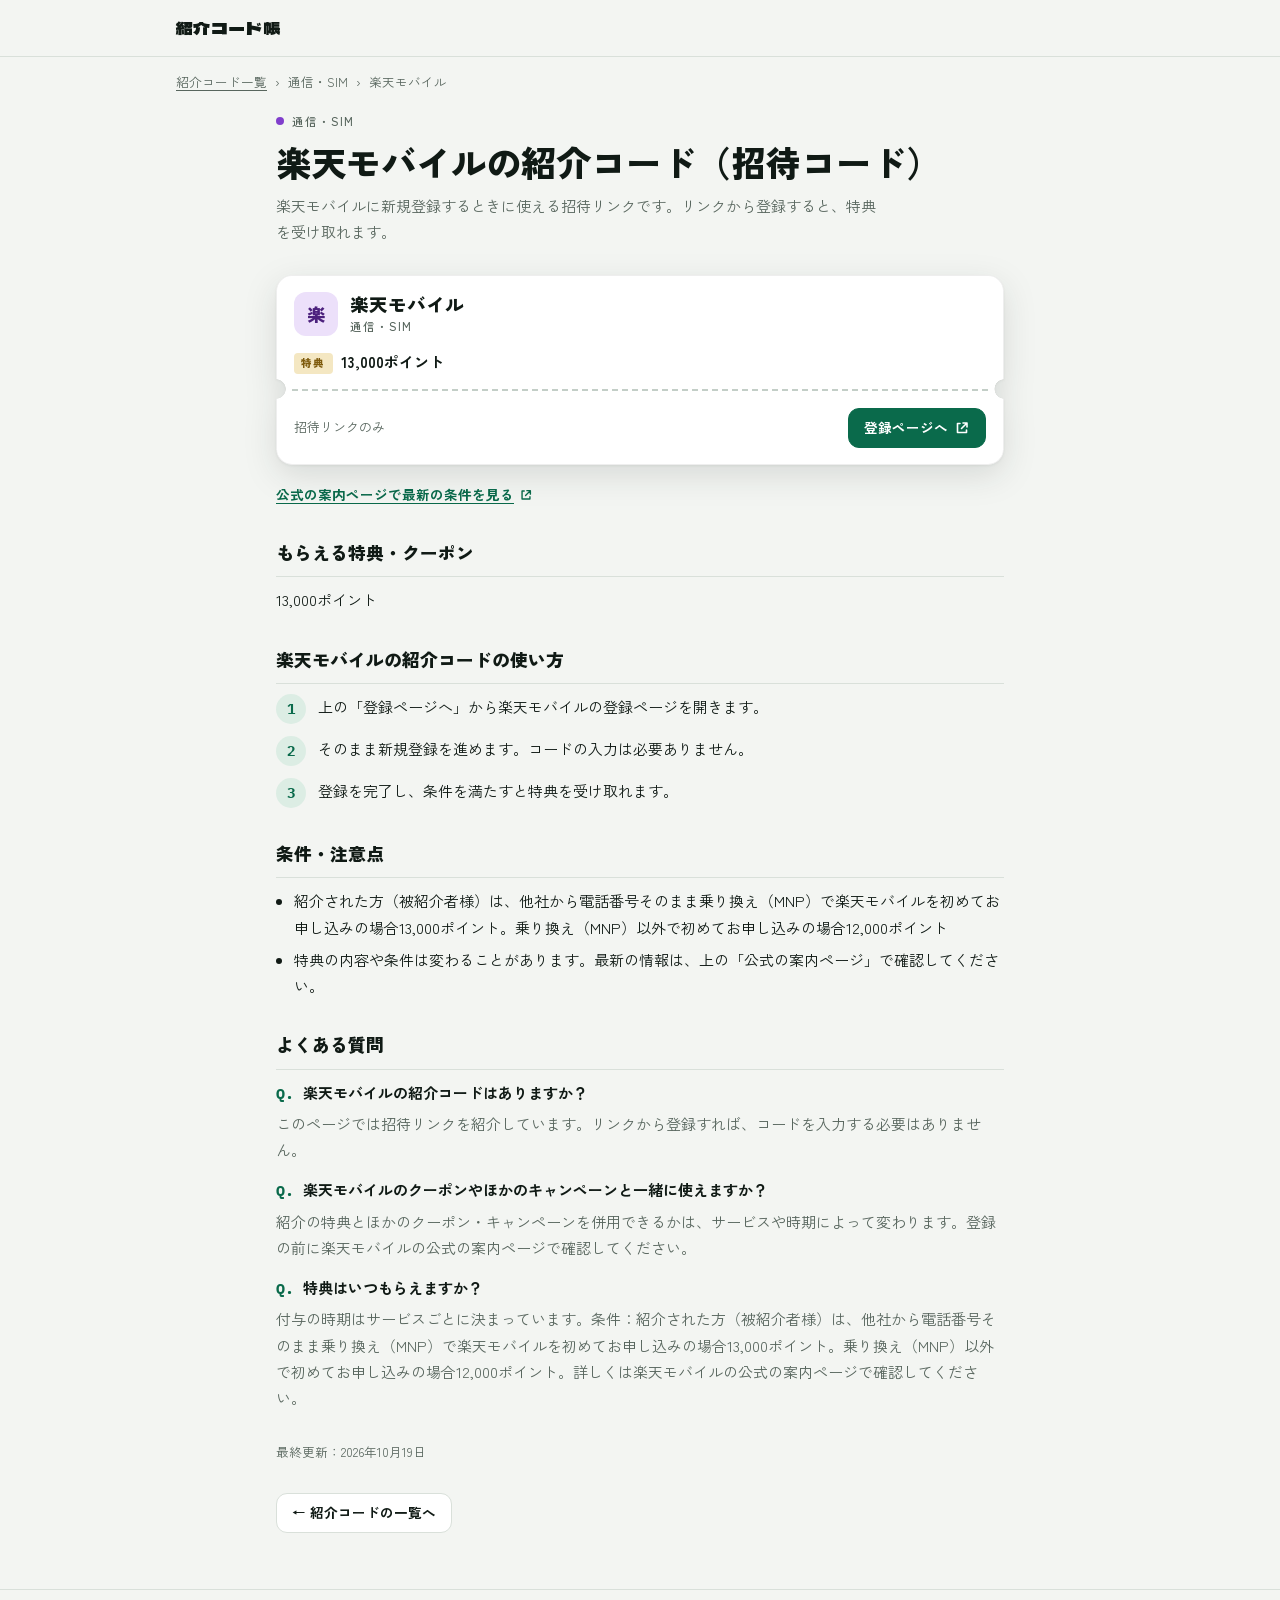
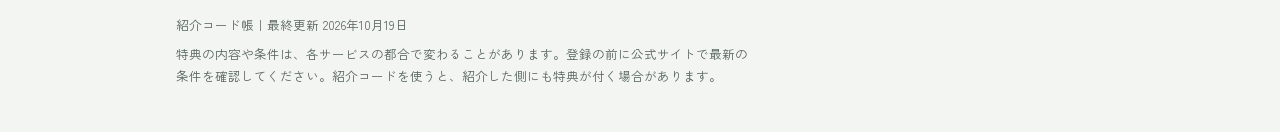
==== rakuten-mobile/index.html @ 0ab9d1db "サイトを更新 2026-10-19 21:31" ====
<!DOCTYPE html>
<html lang="ja">
<head>
<meta charset="utf-8">
<meta name="viewport" content="width=device-width, initial-scale=1, viewport-fit=cover">
<title>楽天モバイルの紹介コード・招待コード（13,000ポイント）｜紹介コード帳</title>
<meta name="description" content="楽天モバイルの招待リンクを掲載。13,000ポイント。新規登録の方法、条件、期限をまとめています。">
<link rel="canonical" href="https://lai2727.github.io/rakuten-mobile/">
<meta property="og:url" content="https://lai2727.github.io/rakuten-mobile/">
<meta property="og:type" content="article">
<meta property="og:title" content="楽天モバイルの紹介コード・招待コード（13,000ポイント）｜紹介コード帳">
<meta property="og:description" content="楽天モバイルの招待リンクを掲載。13,000ポイント。新規登録の方法、条件、期限をまとめています。">
<meta property="og:site_name" content="紹介コード帳">
<meta property="og:locale" content="ja_JP">
<meta name="twitter:card" content="summary">
<meta name="theme-color" content="#F3F5F2" media="(prefers-color-scheme: light)">
<meta name="theme-color" content="#0D1310" media="(prefers-color-scheme: dark)">
<script type="application/ld+json">{"@context":"https://schema.org","@type":"BreadcrumbList","itemListElement":[{"@type":"ListItem","position":1,"name":"紹介コード一覧","item":"https://lai2727.github.io/"},{"@type":"ListItem","position":2,"name":"楽天モバイルの紹介コード","item":"https://lai2727.github.io/rakuten-mobile/"}]}</script>
<script type="application/ld+json">{"@context":"https://schema.org","@type":"FAQPage","mainEntity":[{"@type":"Question","name":"楽天モバイルの紹介コードはありますか？","acceptedAnswer":{"@type":"Answer","text":"このページでは招待リンクを紹介しています。リンクから登録すれば、コードを入力する必要はありません。"}},{"@type":"Question","name":"楽天モバイルのクーポンやほかのキャンペーンと一緒に使えますか？","acceptedAnswer":{"@type":"Answer","text":"紹介の特典とほかのクーポン・キャンペーンを併用できるかは、サービスや時期によって変わります。登録の前に楽天モバイルの公式の案内ページで確認してください。"}},{"@type":"Question","name":"特典はいつもらえますか？","acceptedAnswer":{"@type":"Answer","text":"付与の時期はサービスごとに決まっています。条件：紹介された方（被紹介者様）は、他社から電話番号そのまま乗り換え（MNP）で楽天モバイルを初めてお申し込みの場合13,000ポイント。乗り換え（MNP）以外で初めてお申し込みの場合12,000ポイント。詳しくは楽天モバイルの公式の案内ページで確認してください。"}}]}</script>
<link rel="preconnect" href="https://fonts.googleapis.com"><link rel="preconnect" href="https://fonts.gstatic.com" crossorigin><link rel="stylesheet" href="https://fonts.googleapis.com/css2?family=Dela+Gothic+One&family=IBM+Plex+Mono:wght@500;600&family=Zen+Kaku+Gothic+New:wght@400;500;700;900&display=swap">
<link rel="stylesheet" href="../assets/site.css?v=43942e0f">
<script src="../assets/site.js?v=43942e0f" defer></script>
</head>
<body>
<header class="bar"><div class="wrap bar-in"><a class="brand" href="../">紹介コード帳</a></div></header>
<nav class="wrap crumbs" aria-label="現在の場所"><ol><li><a href="../">紹介コード一覧</a></li><li>通信・SIM</li><li aria-current="page">楽天モバイル</li></ol></nav>
<main class="wrap detail">
<div class="detail-head">
<span class="v-cat" style="--hue:268;--chroma:1"><span class="dot" aria-hidden="true"></span>通信・SIM</span>
<h1>楽天モバイルの<span class="nb">紹介コード</span><span class="nb">（招待コード）</span></h1>
<p class="lead">楽天モバイルに新規登録するときに使える招待リンクです。リンクから登録すると、特典を受け取れます。</p>
</div>
<div class="v-wrap"><article class="voucher">
<div class="v-top">
<div class="v-head"><span class="mono" style="--hue:268;--chroma:1" aria-hidden="true">楽</span><div class="v-id"><p class="v-name">楽天モバイル</p><span class="v-cat">通信・SIM</span></div></div>
<p class="v-reward"><span class="v-tag">特典</span><span>13,000ポイント</span></p>
</div>
<div class="v-stub"><span class="v-nocode">招待リンクのみ</span><a class="btn btn-primary" href="http://r10.to/hPtcVf?openExternalBrowser=1" target="_blank" rel="noopener noreferrer" aria-label="楽天モバイルの登録ページを開く">登録ページへ<span class="ico" aria-hidden="true"><svg viewBox="0 0 16 16" fill="none" stroke="currentColor" stroke-width="1.6" stroke-linecap="round" stroke-linejoin="round"><path d="M6 3.5H3.5v9h9V10M9 3h4v4M13 3 7.5 8.5"/></svg></span></a></div>
</article></div>
<p class="official-line"><a class="v-link" href="https://network.mobile.rakuten.co.jp/campaign/referral/" target="_blank" rel="noopener noreferrer">公式の案内ページで最新の条件を見る<span class="ico" aria-hidden="true"><svg viewBox="0 0 16 16" fill="none" stroke="currentColor" stroke-width="1.6" stroke-linecap="round" stroke-linejoin="round"><path d="M6 3.5H3.5v9h9V10M9 3h4v4M13 3 7.5 8.5"/></svg></span></a></p>
<section class="block"><h2>もらえる特典・クーポン</h2><p>13,000ポイント</p></section>
<section class="block"><h2>楽天モバイルの紹介コードの使い方</h2><ol class="steps"><li><span>上の「登録ページへ」から楽天モバイルの登録ページを開きます。</span></li><li><span>そのまま新規登録を進めます。コードの入力は必要ありません。</span></li><li><span>登録を完了し、条件を満たすと特典を受け取れます。</span></li></ol></section>
<section class="block"><h2>条件・注意点</h2><ul class="facts"><li>紹介された方（被紹介者様）は、他社から電話番号そのまま乗り換え（MNP）で楽天モバイルを初めてお申し込みの場合13,000ポイント。乗り換え（MNP）以外で初めてお申し込みの場合12,000ポイント</li><li>特典の内容や条件は変わることがあります。最新の情報は、上の「公式の案内ページ」で確認してください。</li></ul></section>
<section class="block"><h2>よくある質問</h2><dl class="faq"><div><dt>楽天モバイルの紹介コードはありますか？</dt><dd>このページでは招待リンクを紹介しています。リンクから登録すれば、コードを入力する必要はありません。</dd></div><div><dt>楽天モバイルのクーポンやほかのキャンペーンと一緒に使えますか？</dt><dd>紹介の特典とほかのクーポン・キャンペーンを併用できるかは、サービスや時期によって変わります。登録の前に楽天モバイルの公式の案内ページで確認してください。</dd></div><div><dt>特典はいつもらえますか？</dt><dd>付与の時期はサービスごとに決まっています。条件：紹介された方（被紹介者様）は、他社から電話番号そのまま乗り換え（MNP）で楽天モバイルを初めてお申し込みの場合13,000ポイント。乗り換え（MNP）以外で初めてお申し込みの場合12,000ポイント。詳しくは楽天モバイルの公式の案内ページで確認してください。</dd></div></dl></section>
<p class="updated">最終更新：2026年10月19日</p>
<a class="btn back" href="../">← 紹介コードの一覧へ</a>
</main>
<footer class="foot"><div class="wrap foot-in">
<p>紹介コード帳｜最終更新 2026年10月19日</p>
<p>特典の内容や条件は、各サービスの都合で変わることがあります。登録の前に公式サイトで最新の条件を確認してください。紹介コードを使うと、紹介した側にも特典が付く場合があります。</p>
</div></footer>
<div class="toast" id="toast" role="status" aria-live="polite"></div>
</body>
</html>
---- assets/site.css ----
:root{
  /* Layout: slim top bar, a search-first hero (lead, 3-step how-to, question, big search box + category chips, sticky),
     then one two-column grid of ticket-stub vouchers. Service pages: breadcrumb, one large voucher, how-to, conditions, FAQ. */
  --bg:#F3F5F2;
  --surface:#FFFFFF;
  --ink:#101A15;
  --muted:#58665E;
  --line:#D9E0DA;
  --perf:#C3CEC7;
  --accent:#0A6A4B;
  --accent-ink:#FFFFFF;
  --accent-soft:#DCEDE4;
  --gold:#7E5B0D;
  --gold-soft:#F4E7C2;
  --warn:#8C5000;
  --warn-soft:#FAE8CB;
  --danger:#B42318;
  --danger-soft:#FBE1DD;
  --stamp:#C2362B;
  --edge:rgba(16,26,21,.07);
  --sh-near:rgba(16,26,21,.06);
  --sh-far:rgba(16,26,21,.12);
  --field-ring:rgba(10,106,75,.18);
  --mono-bg-s:72%;--mono-bg-l:93%;--mono-ink-s:58%;--mono-ink-l:31%;
  --f-display:"Dela Gothic One","Hiragino Kaku Gothic StdN","Yu Gothic",sans-serif;
  --f-body:"Zen Kaku Gothic New","Hiragino Sans","Yu Gothic UI","Meiryo",system-ui,sans-serif;
  --f-mono:"IBM Plex Mono",ui-monospace,"SF Mono",Consolas,monospace;
  --stub:66px;
  --r:16px;
  color-scheme:light;
}
@media (prefers-color-scheme: dark){
  :root{
    --bg:#0D1310;--surface:#161F1A;--ink:#E5EDE8;--muted:#9AABA2;--line:#26342D;--perf:#37483F;
    --accent:#4CC896;--accent-ink:#04261A;--accent-soft:#163829;--gold:#E6C26A;--gold-soft:#3A3016;
    --warn:#F0A957;--warn-soft:#3B2A12;--danger:#FF8F84;--danger-soft:#3D1A17;--stamp:#FF8A7A;
    --edge:rgba(255,255,255,.06);--sh-near:rgba(0,0,0,.3);--sh-far:rgba(0,0,0,.45);--field-ring:rgba(76,200,150,.22);
    --mono-bg-s:30%;--mono-bg-l:21%;--mono-ink-s:72%;--mono-ink-l:76%;
    color-scheme:dark;
  }
}
*,*::before,*::after{box-sizing:border-box}
[hidden]{display:none!important}
html{-webkit-text-size-adjust:100%}
body{margin:0;background:var(--bg);color:var(--ink);font-family:var(--f-body);font-size:15px;line-height:1.75;-webkit-font-smoothing:antialiased;padding-bottom:env(safe-area-inset-bottom,0px)}
a{color:inherit}
button,input{font:inherit;color:inherit}
:focus-visible{outline:2px solid var(--accent);outline-offset:2px}
.sr{position:absolute;width:1px;height:1px;margin:-1px;overflow:hidden;clip:rect(0 0 0 0);white-space:nowrap}
.wrap{max-width:960px;margin-inline:auto;padding-left:max(16px,env(safe-area-inset-left,0px));padding-right:max(16px,env(safe-area-inset-right,0px))}
.ico{display:inline-flex;width:16px;height:16px;flex:none}
.ico svg{width:100%;height:100%}

/* top bar */
.bar{border-bottom:1px solid var(--line);background:var(--bg)}
.bar-in{min-height:56px;padding-top:env(safe-area-inset-top,0px);display:flex;align-items:center;justify-content:space-between;gap:12px}
.brand{font-family:var(--f-display);font-size:17px;letter-spacing:.02em;text-decoration:none;white-space:nowrap}
.owner{font-size:13px;font-weight:700;color:var(--muted);min-width:0;overflow:hidden;text-overflow:ellipsis;white-space:nowrap}

/* search-first hero */
.hero-in{padding-block:28px 4px;display:grid;gap:6px}
.kicker{margin:0;font-size:12.5px;font-weight:700;letter-spacing:.06em;color:var(--muted)}
.lead-in{margin:0;max-width:40em;font-size:14.5px;line-height:1.7}
.lead-in b{font-weight:900;background:linear-gradient(transparent 62%,var(--gold-soft) 62%)}
.intro{margin:0;max-width:36em;color:var(--muted);white-space:pre-line;overflow-wrap:anywhere}
.howto{list-style:none;margin:10px 0 22px;padding:0;display:grid;grid-template-columns:repeat(3,minmax(0,1fr));gap:8px;max-width:720px}
.howto li{position:relative;display:grid;gap:1px;padding:11px 12px 10px;background:var(--surface);border:1px solid var(--line);border-radius:12px;font-size:12.5px;line-height:1.45;color:var(--muted);min-width:0}
.howto .num{width:22px;height:22px;border-radius:50%;display:grid;place-items:center;background:var(--accent);color:var(--accent-ink);font-family:var(--f-mono);font-weight:600;font-size:12px;margin-bottom:4px}
.howto b{font-size:14px;font-weight:900;color:var(--ink)}
.ask{margin:0;font-size:clamp(1.6rem,6vw,2.5rem);font-weight:900;line-height:1.2;letter-spacing:.01em;text-wrap:balance}
@media (max-width:480px){.howto{gap:6px}.howto li{padding:9px 9px 8px;font-size:11.5px}.howto b{font-size:13px}}
.finder{position:sticky;top:0;z-index:5;background:color-mix(in srgb,var(--bg) 90%,transparent);-webkit-backdrop-filter:blur(12px);backdrop-filter:blur(12px)}
.finder-in{padding-block:14px 12px;display:grid;gap:12px}
.finder.is-stuck{border-bottom:1px solid var(--line)}
.search{position:relative;display:block;max-width:720px}
.search .ico{position:absolute;left:18px;top:50%;width:20px;height:20px;transform:translateY(-50%);color:var(--muted);pointer-events:none}
.search input{width:100%;height:58px;padding:0 18px 0 50px;border:1.5px solid var(--ink);border-radius:16px;background:var(--surface);font-size:17px;box-shadow:0 1px 0 var(--edge)}
.search input::placeholder{color:var(--muted)}
.search input:focus{outline:none;border-color:var(--accent);box-shadow:0 0 0 4px var(--field-ring)}
.chips{display:flex;gap:6px;overflow-x:auto;scrollbar-width:none;padding:2px;margin:-2px}
.chips::-webkit-scrollbar{display:none}
.chip{flex:none;height:36px;padding:0 13px;border-radius:999px;border:1px solid var(--line);background:var(--surface);font-size:13px;font-weight:500;cursor:pointer;display:inline-flex;align-items:center;gap:7px;white-space:nowrap}
.chip[aria-pressed="true"]{background:var(--ink);border-color:var(--ink);color:var(--bg)}
.dot{width:8px;height:8px;border-radius:50%;flex:none;background:hsl(var(--hue) calc(var(--mono-ink-s) * var(--chroma,1)) 52%)}

/* list */
.list{padding-block:18px 52px;display:grid;gap:14px}
.grid{display:grid;grid-template-columns:repeat(2,minmax(0,1fr));gap:16px}
.nomatch{margin:0;color:var(--muted);padding-block:8px 24px}
.nomatch b{color:var(--ink)}

/* voucher: a ticket with a perforated stub that holds the code */
.v-wrap{display:flex;min-width:0;filter:drop-shadow(0 1px 1px var(--sh-near)) drop-shadow(0 10px 16px var(--sh-far));transition:transform .2s ease}
@media (hover:hover){.grid .v-wrap:hover{transform:translateY(-3px)}}
.voucher{--notch:10px;position:relative;flex:1;min-width:0;display:flex;flex-direction:column;background:var(--surface);border-radius:var(--r);box-shadow:inset 0 0 0 1px var(--edge);
  -webkit-mask:radial-gradient(circle var(--notch) at 0 calc(100% - var(--stub)),#0000 95%,#000) 0 0/51% 100% no-repeat,radial-gradient(circle var(--notch) at 100% calc(100% - var(--stub)),#0000 95%,#000) 100% 0/51% 100% no-repeat;
  mask:radial-gradient(circle var(--notch) at 0 calc(100% - var(--stub)),#0000 95%,#000) 0 0/51% 100% no-repeat,radial-gradient(circle var(--notch) at 100% calc(100% - var(--stub)),#0000 95%,#000) 100% 0/51% 100% no-repeat}
.v-top{position:relative;flex:1;padding:16px 18px 14px;display:flex;flex-direction:column;gap:2px;min-width:0}
/* 一覧では、名前のリンクをカードの上半分いっぱいに広げて、どこを押しても詳しいページへ進めるようにする */
.v-open::after{content:"";position:absolute;inset:0;border-radius:var(--r) var(--r) 0 0}
.v-more{margin-top:auto;padding-top:10px;font-size:12.5px;font-weight:700;color:var(--accent)}
.v-wrap:hover .v-more{text-decoration:underline;text-underline-offset:3px}
.v-head{display:flex;align-items:center;gap:12px;min-width:0}
.mono{flex:none;width:44px;height:44px;border-radius:12px;display:grid;place-items:center;font-weight:900;font-size:1.15rem;line-height:1;
  background:hsl(var(--hue) calc(var(--mono-bg-s) * var(--chroma,1)) var(--mono-bg-l));color:hsl(var(--hue) calc(var(--mono-ink-s) * var(--chroma,1)) var(--mono-ink-l))}
.v-id{min-width:0;flex:1;display:grid}
.v-name{margin:0;font-size:1.16rem;font-weight:900;line-height:1.35;overflow-wrap:anywhere}
.v-name a{text-decoration:none}
.v-name a:hover{text-decoration:underline;text-underline-offset:3px}
.v-cat{font-size:11.5px;font-weight:500;letter-spacing:.08em;color:var(--muted)}
.v-reward{margin:12px 0 0;display:flex;align-items:baseline;gap:8px;font-weight:700;line-height:1.55;overflow-wrap:anywhere}
.v-tag{flex:none;font-size:10.5px;font-weight:900;letter-spacing:.14em;color:var(--gold);background:var(--gold-soft);padding:2px 7px;border-radius:4px;position:relative;top:-1px}
.v-note{margin:6px 0 0;font-size:13px;line-height:1.65;color:var(--muted);white-space:pre-line;overflow-wrap:anywhere}
.v-links{position:relative;z-index:1;margin-top:10px;display:flex;flex-wrap:wrap;gap:4px 16px}
.v-link{display:inline-flex;align-items:center;gap:5px;font-size:13.5px;font-weight:700;color:var(--accent);text-decoration:underline;text-decoration-thickness:1px;text-underline-offset:3px}
.v-link .ico{width:14px;height:14px}
.v-stub{height:var(--stub);flex:none;margin-inline:16px;padding-inline:2px;border-top:2px dashed var(--perf);display:flex;align-items:center;gap:10px;min-width:0}
.v-code{flex:1 1 auto;min-width:0;font-family:var(--f-mono);font-weight:600;font-size:1.2rem;letter-spacing:.1em;font-feature-settings:"zero" 1;white-space:nowrap;overflow-x:auto;scrollbar-width:none;user-select:all;-webkit-user-select:all;padding-block:4px}
.v-code::-webkit-scrollbar{display:none}
.v-code.is-long{font-size:.98rem;letter-spacing:.05em;line-height:1.3;white-space:normal;word-break:break-all}
.v-code.is-xlong{font-size:.82rem;letter-spacing:.02em;line-height:1.25;white-space:normal;word-break:break-all}
.v-nocode{flex:1 1 auto;min-width:0;font-size:13px;color:var(--muted)}
.is-expired .v-top>*:not(.v-head),.is-expired .v-stub,.is-expired .mono,.is-expired .v-name{opacity:.5}
.pill{flex:none;margin-left:auto;font-size:11.5px;font-weight:700;line-height:1;padding:6px 9px;border-radius:999px;font-variant-numeric:tabular-nums;white-space:nowrap}
.pill-until{color:var(--muted);box-shadow:inset 0 0 0 1px var(--line)}
.pill-soon{color:var(--warn);background:var(--warn-soft)}
.pill-expired{color:var(--danger);background:var(--danger-soft)}

/* the copied stamp: a hanko-style mark pressed onto the stub */
.stamp{position:absolute;right:118px;bottom:9px;width:58px;height:58px;border-radius:50%;border:2px solid var(--stamp);color:var(--stamp);display:grid;place-items:center;text-align:center;
  font-size:10.5px;font-weight:900;line-height:1.15;letter-spacing:.06em;pointer-events:none;transform:rotate(-14deg);opacity:0}
.stamp::before{content:"";position:absolute;inset:3px;border-radius:50%;border:1px solid var(--stamp);opacity:.6}
.stamp.on{animation:stamp 1.9s ease-out forwards}
@keyframes stamp{0%{opacity:0;transform:rotate(-14deg) scale(1.7)}14%{opacity:.92;transform:rotate(-14deg) scale(1)}78%{opacity:.92}100%{opacity:0;transform:rotate(-14deg) scale(1)}}

/* buttons */
.btn{height:40px;padding:0 15px;border-radius:11px;border:1px solid var(--line);background:var(--surface);color:var(--ink);font-size:13.5px;font-weight:700;cursor:pointer;display:inline-flex;align-items:center;justify-content:center;gap:6px;white-space:nowrap;text-decoration:none;flex:none;transition:filter .15s,transform .1s}
.btn:active{transform:scale(.97)}
.btn-primary{background:var(--accent);border-color:var(--accent);color:var(--accent-ink)}
.btn-primary:hover{filter:brightness(1.08)}
.copy{min-width:6.8em}
.copy.is-done{background:var(--accent-soft);border-color:var(--accent-soft);color:var(--accent)}

/* phones: two compact tickets per row */
@media (max-width:600px){
  .grid{gap:10px}
  .grid .voucher{--stub:54px;--notch:7px;--r:14px}
  .grid .v-top{padding:12px 12px 10px}
  .grid .v-head{flex-wrap:wrap;gap:8px}
  .grid .mono{width:32px;height:32px;border-radius:9px;font-size:.9rem}
  .grid .v-id{order:3;flex-basis:100%}
  .grid .v-cat{font-size:10.5px;letter-spacing:.04em;white-space:nowrap;overflow:hidden;text-overflow:ellipsis}
  .grid .v-name{font-size:.98rem;line-height:1.35;display:-webkit-box;-webkit-line-clamp:2;-webkit-box-orient:vertical;overflow:hidden}
  .grid .pill{font-size:10.5px;padding:4px 7px}
  .grid .v-reward{display:-webkit-box;-webkit-line-clamp:3;-webkit-box-orient:vertical;overflow:hidden;margin-top:6px;font-size:12.5px;line-height:1.5}
  .grid .v-tag{font-size:9.5px;padding:1px 5px;margin-right:5px}
  .grid .v-note,.grid .v-links{display:none}
  .grid .v-more{font-size:11.5px;padding-top:8px}
  .grid .v-stub{margin-inline:10px;padding-inline:0;gap:6px}
  .grid .v-code{font-size:.92rem;letter-spacing:.04em}
  .grid .v-code.is-long{font-size:.74rem;letter-spacing:.02em}
  .grid .v-code.is-xlong{font-size:.64rem;letter-spacing:0}
  .grid .copy{min-width:0;width:38px;height:38px;padding:0;border-radius:10px}
  .grid .copy .lbl{position:absolute;width:1px;height:1px;overflow:hidden;clip:rect(0 0 0 0);white-space:nowrap}
  .grid .copy .ico{width:18px;height:18px}
  .grid .v-nocode{display:none}
  .grid .v-stub .btn:not(.copy){flex:1;height:36px;padding:0 8px;font-size:12px}
  .grid .stamp{width:44px;height:44px;right:52px;bottom:5px;font-size:8.5px}
}

/* service page */
.crumbs{padding-block:14px 0;font-size:12.5px;color:var(--muted)}
.crumbs ol{list-style:none;margin:0;padding:0;display:flex;flex-wrap:wrap;gap:4px 8px}
.crumbs li+li::before{content:"›";margin-right:8px}
.crumbs a{text-decoration:underline;text-underline-offset:3px}
.detail{max-width:760px;padding-block:18px 56px;display:grid;gap:30px}
.detail-head{display:grid;gap:8px}
.detail-head .v-cat{display:inline-flex;align-items:center;gap:8px}
.detail h1{margin:0;font-size:clamp(1.55rem,5vw,2.2rem);font-weight:900;line-height:1.3;word-break:auto-phrase;overflow-wrap:anywhere}
.nb{display:inline-block}
.lead{margin:0;color:var(--muted);max-width:40em}
.detail .voucher{--stub:76px}
.detail .v-code{font-size:1.45rem}
.detail .v-code.is-long{font-size:1.1rem}
.detail .v-code.is-xlong{font-size:.9rem}
.detail .stamp{right:128px;bottom:13px}
.official-line{margin:-14px 0 0}
.block{display:grid;gap:10px}
.block h2{margin:0;font-size:1.12rem;font-weight:900;padding-bottom:8px;border-bottom:1px solid var(--line)}
.block p{margin:0}
.steps{margin:0;padding:0;list-style:none;counter-reset:step;display:grid;gap:12px}
.steps li{counter-increment:step;display:grid;grid-template-columns:30px 1fr;gap:12px;align-items:start}
.steps li::before{content:counter(step);width:30px;height:30px;border-radius:50%;display:grid;place-items:center;background:var(--accent-soft);color:var(--accent);font-weight:900;font-size:14px;font-family:var(--f-mono)}
.steps b{font-family:var(--f-mono);letter-spacing:.06em}
.facts{margin:0;padding-left:1.2em;display:grid;gap:6px}
.faq{margin:0;display:grid;gap:14px}
.faq dt{font-weight:700}
.faq dt::before{content:"Q. ";color:var(--accent);font-family:var(--f-mono)}
.faq dd{margin:4px 0 0;color:var(--muted)}
.related{list-style:none;margin:0;padding:0;display:grid;grid-template-columns:repeat(auto-fill,minmax(min(100%,220px),1fr));gap:10px}
.related a{display:flex;align-items:center;gap:10px;padding:10px 12px;border:1px solid var(--line);border-radius:12px;background:var(--surface);text-decoration:none;min-width:0}
.related a:hover{border-color:var(--muted)}
.related .mono{width:34px;height:34px;border-radius:9px;font-size:.95rem}
.related span:last-child{min-width:0;overflow:hidden;text-overflow:ellipsis;white-space:nowrap;font-weight:700}
.updated{margin:0;font-size:12.5px;color:var(--muted);font-variant-numeric:tabular-nums}
.back{justify-self:start}

/* footer */
.foot{border-top:1px solid var(--line)}
.foot-in{padding-block:24px 44px;display:grid;gap:6px}
.foot p{margin:0;max-width:46em;font-size:12.5px;line-height:1.8;color:var(--muted)}

/* toast */
.toast{position:fixed;left:50%;bottom:calc(20px + env(safe-area-inset-bottom,0px));z-index:30;transform:translate(-50%,10px);opacity:0;pointer-events:none;background:var(--ink);color:var(--bg);padding:10px 18px;border-radius:999px;font-size:13.5px;font-weight:700;max-width:calc(100vw - 32px);text-align:center;transition:opacity .18s,transform .18s}
.toast.show{opacity:1;transform:translate(-50%,0)}
@media (prefers-reduced-motion:reduce){
  .toast,.v-wrap,.btn{transition:none}
  .grid .v-wrap:hover{transform:none}
  .stamp.on{animation:stamp-still 1.9s linear forwards}
  @keyframes stamp-still{0%,80%{opacity:.92}100%{opacity:0}}
}
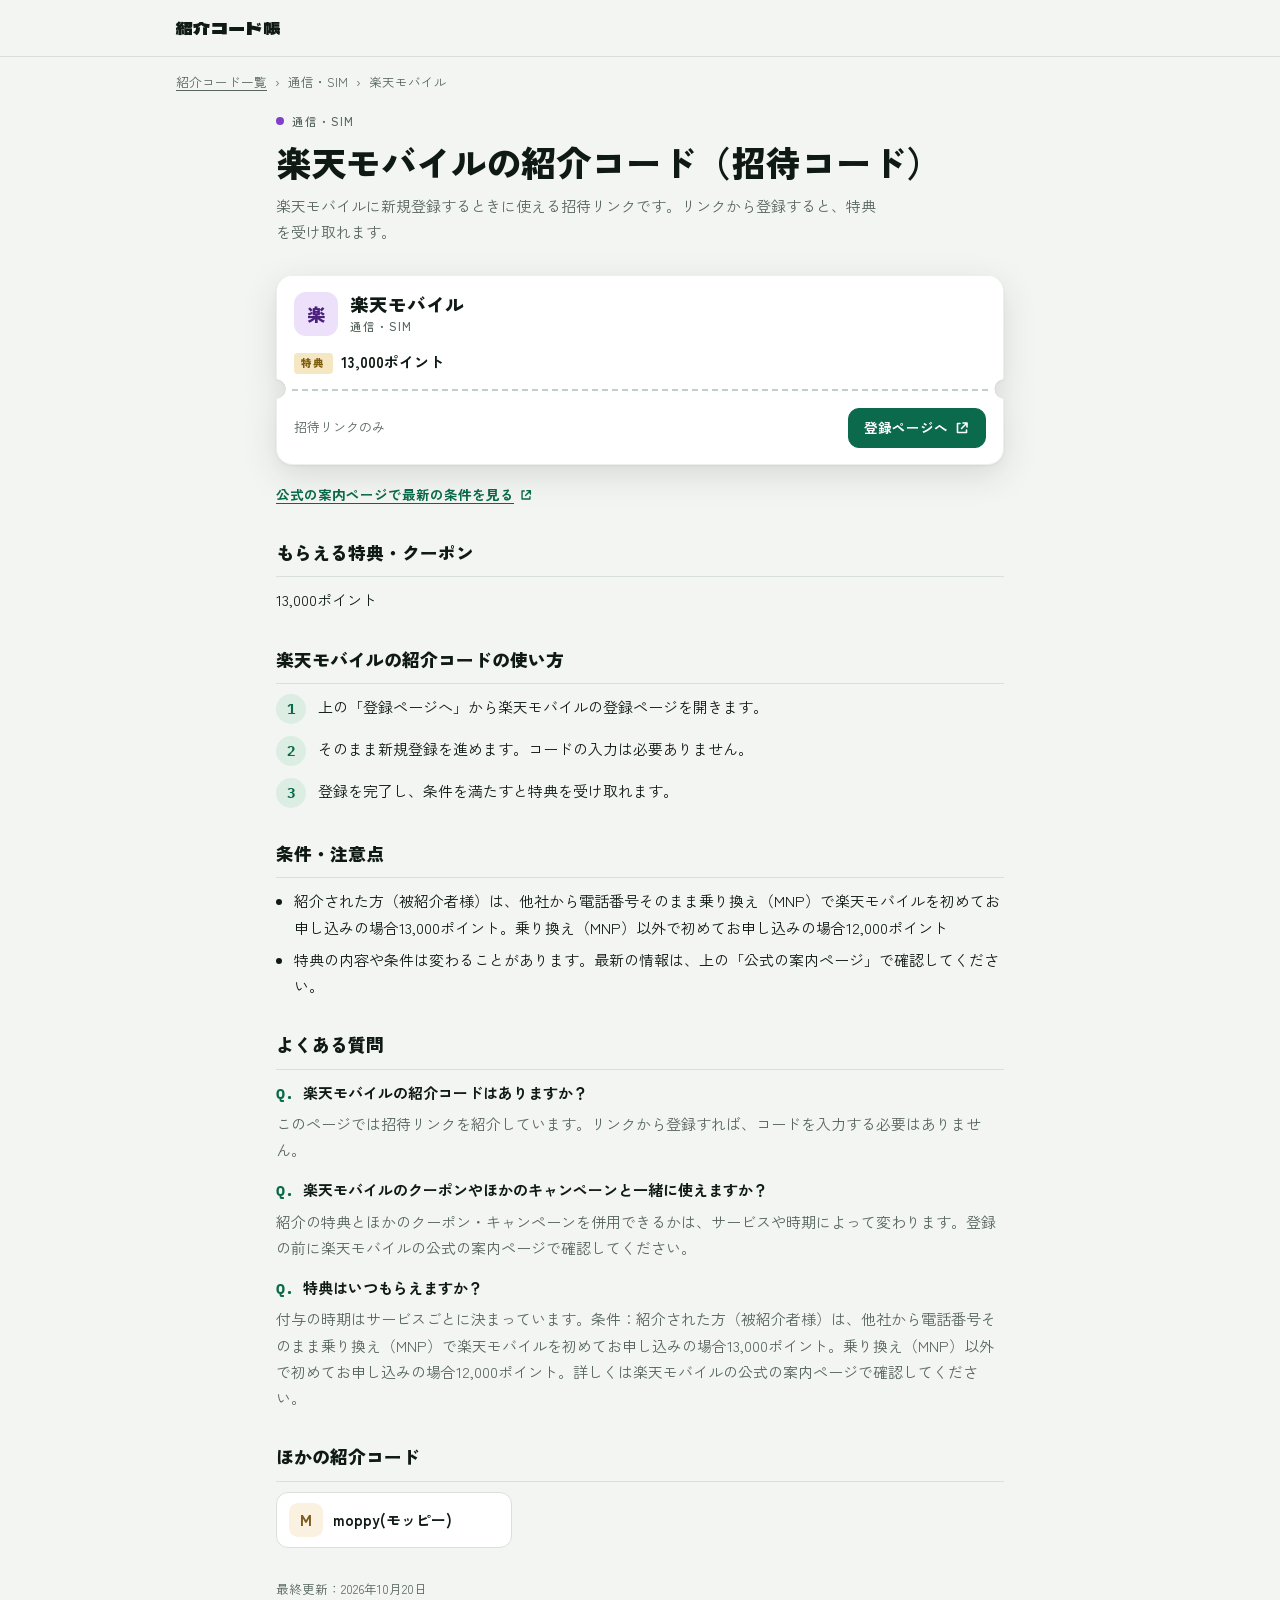
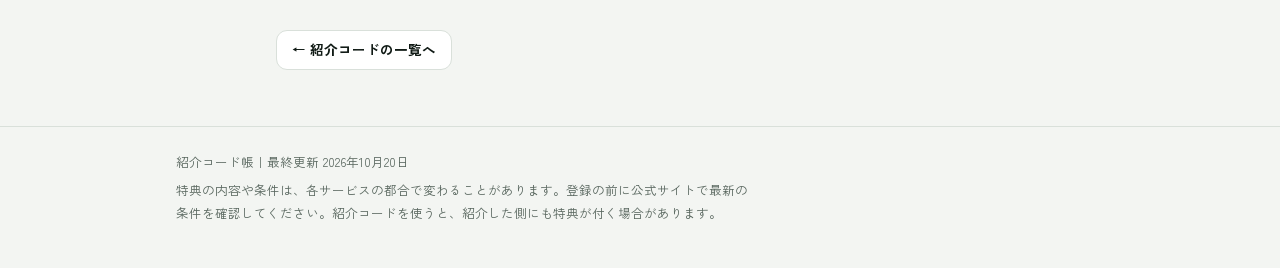
==== commit 986eb262: "サイトを更新 2026-10-20 20:12" ====
--- a/rakuten-mobile/index.html
+++ b/rakuten-mobile/index.html
@@ -42,11 +42,12 @@
 <section class="block"><h2>楽天モバイルの紹介コードの使い方</h2><ol class="steps"><li><span>上の「登録ページへ」から楽天モバイルの登録ページを開きます。</span></li><li><span>そのまま新規登録を進めます。コードの入力は必要ありません。</span></li><li><span>登録を完了し、条件を満たすと特典を受け取れます。</span></li></ol></section>
 <section class="block"><h2>条件・注意点</h2><ul class="facts"><li>紹介された方（被紹介者様）は、他社から電話番号そのまま乗り換え（MNP）で楽天モバイルを初めてお申し込みの場合13,000ポイント。乗り換え（MNP）以外で初めてお申し込みの場合12,000ポイント</li><li>特典の内容や条件は変わることがあります。最新の情報は、上の「公式の案内ページ」で確認してください。</li></ul></section>
 <section class="block"><h2>よくある質問</h2><dl class="faq"><div><dt>楽天モバイルの紹介コードはありますか？</dt><dd>このページでは招待リンクを紹介しています。リンクから登録すれば、コードを入力する必要はありません。</dd></div><div><dt>楽天モバイルのクーポンやほかのキャンペーンと一緒に使えますか？</dt><dd>紹介の特典とほかのクーポン・キャンペーンを併用できるかは、サービスや時期によって変わります。登録の前に楽天モバイルの公式の案内ページで確認してください。</dd></div><div><dt>特典はいつもらえますか？</dt><dd>付与の時期はサービスごとに決まっています。条件：紹介された方（被紹介者様）は、他社から電話番号そのまま乗り換え（MNP）で楽天モバイルを初めてお申し込みの場合13,000ポイント。乗り換え（MNP）以外で初めてお申し込みの場合12,000ポイント。詳しくは楽天モバイルの公式の案内ページで確認してください。</dd></div></dl></section>
-<p class="updated">最終更新：2026年10月19日</p>
+<section class="block"><h2>ほかの紹介コード</h2><ul class="related"><li><a href="../s-3afe3bd5/"><span class="mono" style="--hue:38;--chroma:1" aria-hidden="true">M</span><span>moppy(モッピー)</span></a></li></ul></section>
+<p class="updated">最終更新：2026年10月20日</p>
 <a class="btn back" href="../">← 紹介コードの一覧へ</a>
 </main>
 <footer class="foot"><div class="wrap foot-in">
-<p>紹介コード帳｜最終更新 2026年10月19日</p>
+<p>紹介コード帳｜最終更新 2026年10月20日</p>
 <p>特典の内容や条件は、各サービスの都合で変わることがあります。登録の前に公式サイトで最新の条件を確認してください。紹介コードを使うと、紹介した側にも特典が付く場合があります。</p>
 </div></footer>
 <div class="toast" id="toast" role="status" aria-live="polite"></div>
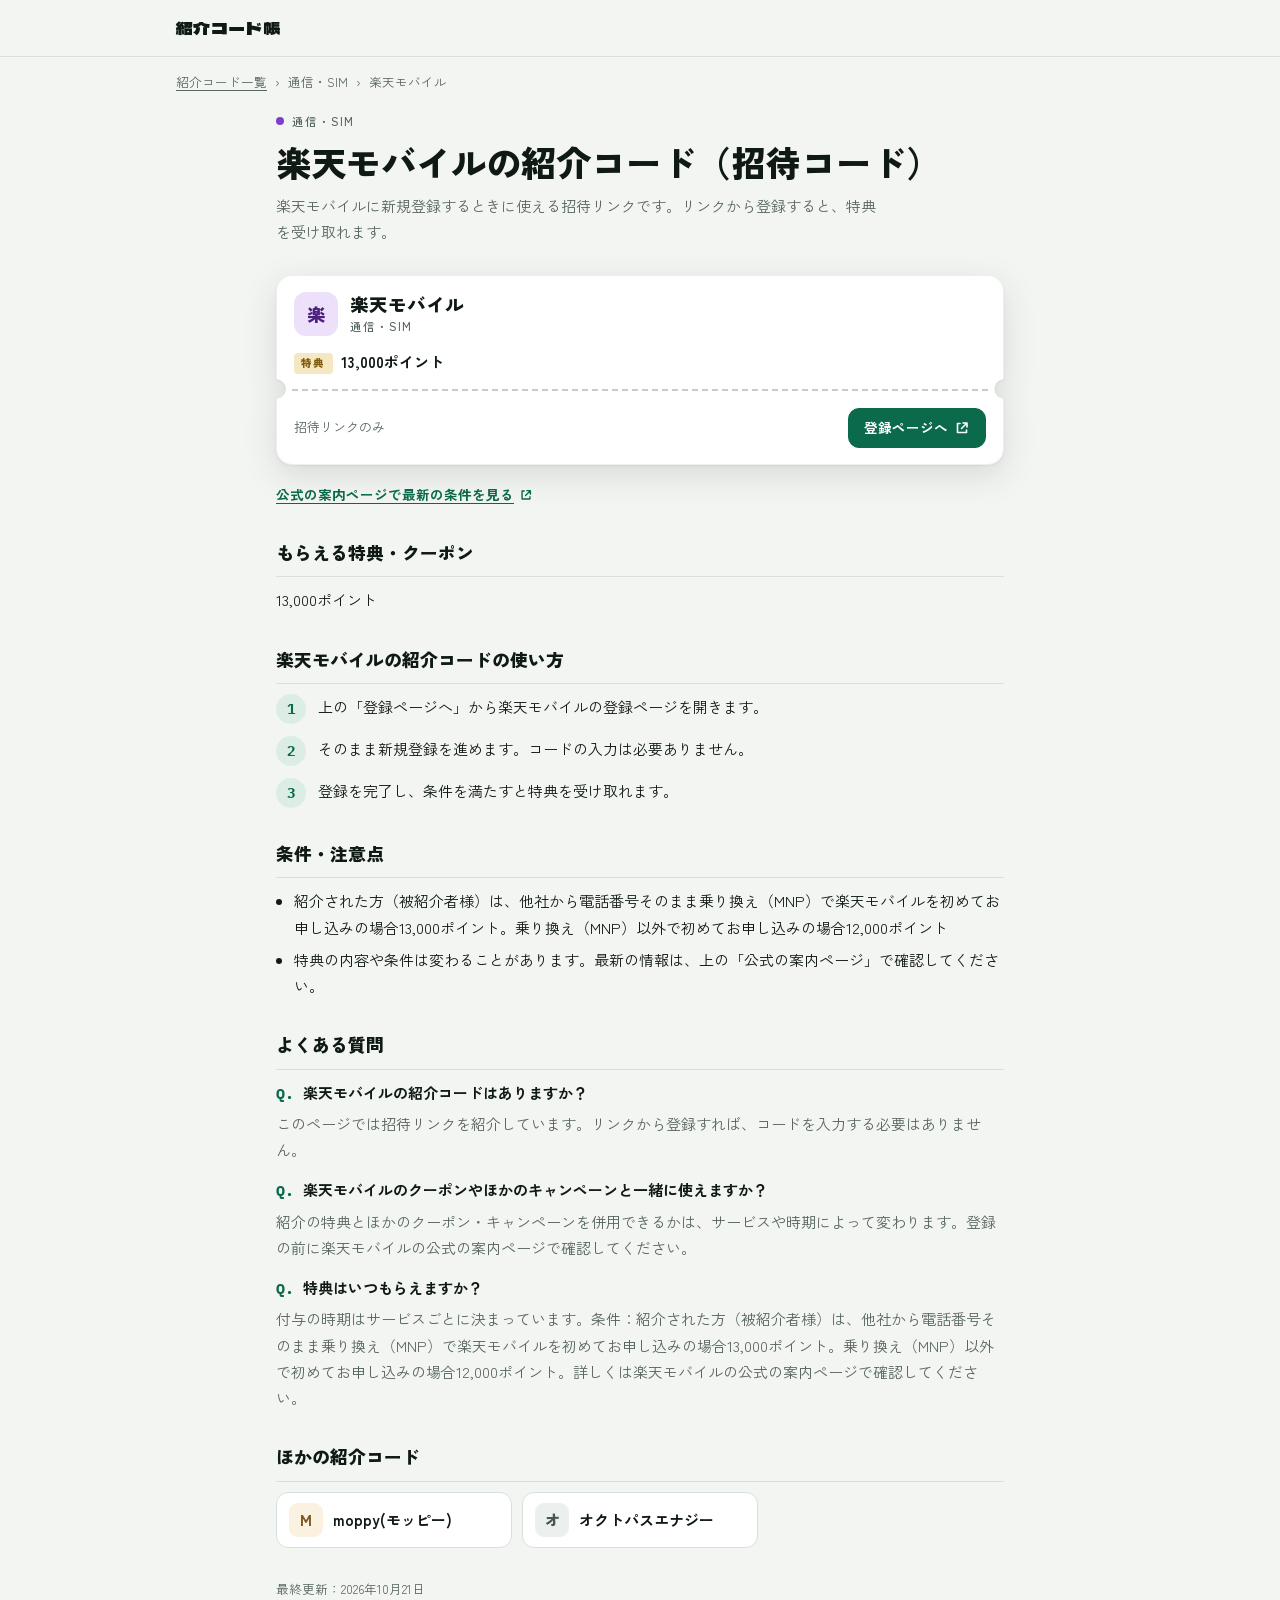
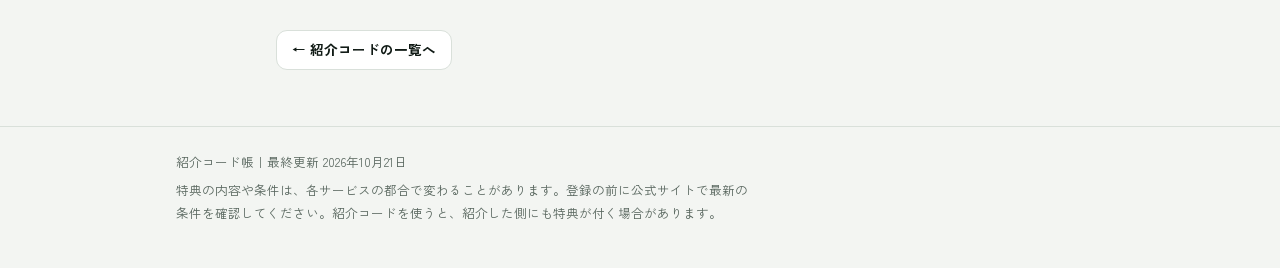
==== commit 41019aec: "サイトを更新 2026-10-21 22:12" ====
--- a/rakuten-mobile/index.html
+++ b/rakuten-mobile/index.html
@@ -42,12 +42,12 @@
 <section class="block"><h2>楽天モバイルの紹介コードの使い方</h2><ol class="steps"><li><span>上の「登録ページへ」から楽天モバイルの登録ページを開きます。</span></li><li><span>そのまま新規登録を進めます。コードの入力は必要ありません。</span></li><li><span>登録を完了し、条件を満たすと特典を受け取れます。</span></li></ol></section>
 <section class="block"><h2>条件・注意点</h2><ul class="facts"><li>紹介された方（被紹介者様）は、他社から電話番号そのまま乗り換え（MNP）で楽天モバイルを初めてお申し込みの場合13,000ポイント。乗り換え（MNP）以外で初めてお申し込みの場合12,000ポイント</li><li>特典の内容や条件は変わることがあります。最新の情報は、上の「公式の案内ページ」で確認してください。</li></ul></section>
 <section class="block"><h2>よくある質問</h2><dl class="faq"><div><dt>楽天モバイルの紹介コードはありますか？</dt><dd>このページでは招待リンクを紹介しています。リンクから登録すれば、コードを入力する必要はありません。</dd></div><div><dt>楽天モバイルのクーポンやほかのキャンペーンと一緒に使えますか？</dt><dd>紹介の特典とほかのクーポン・キャンペーンを併用できるかは、サービスや時期によって変わります。登録の前に楽天モバイルの公式の案内ページで確認してください。</dd></div><div><dt>特典はいつもらえますか？</dt><dd>付与の時期はサービスごとに決まっています。条件：紹介された方（被紹介者様）は、他社から電話番号そのまま乗り換え（MNP）で楽天モバイルを初めてお申し込みの場合13,000ポイント。乗り換え（MNP）以外で初めてお申し込みの場合12,000ポイント。詳しくは楽天モバイルの公式の案内ページで確認してください。</dd></div></dl></section>
-<section class="block"><h2>ほかの紹介コード</h2><ul class="related"><li><a href="../s-3afe3bd5/"><span class="mono" style="--hue:38;--chroma:1" aria-hidden="true">M</span><span>moppy(モッピー)</span></a></li></ul></section>
-<p class="updated">最終更新：2026年10月20日</p>
+<section class="block"><h2>ほかの紹介コード</h2><ul class="related"><li><a href="../s-3afe3bd5/"><span class="mono" style="--hue:38;--chroma:1" aria-hidden="true">M</span><span>moppy(モッピー)</span></a></li><li><a href="../s-e9bc9ee9/"><span class="mono" style="--hue:150;--chroma:0.15" aria-hidden="true">オ</span><span>オクトパスエナジー</span></a></li></ul></section>
+<p class="updated">最終更新：2026年10月21日</p>
 <a class="btn back" href="../">← 紹介コードの一覧へ</a>
 </main>
 <footer class="foot"><div class="wrap foot-in">
-<p>紹介コード帳｜最終更新 2026年10月20日</p>
+<p>紹介コード帳｜最終更新 2026年10月21日</p>
 <p>特典の内容や条件は、各サービスの都合で変わることがあります。登録の前に公式サイトで最新の条件を確認してください。紹介コードを使うと、紹介した側にも特典が付く場合があります。</p>
 </div></footer>
 <div class="toast" id="toast" role="status" aria-live="polite"></div>
